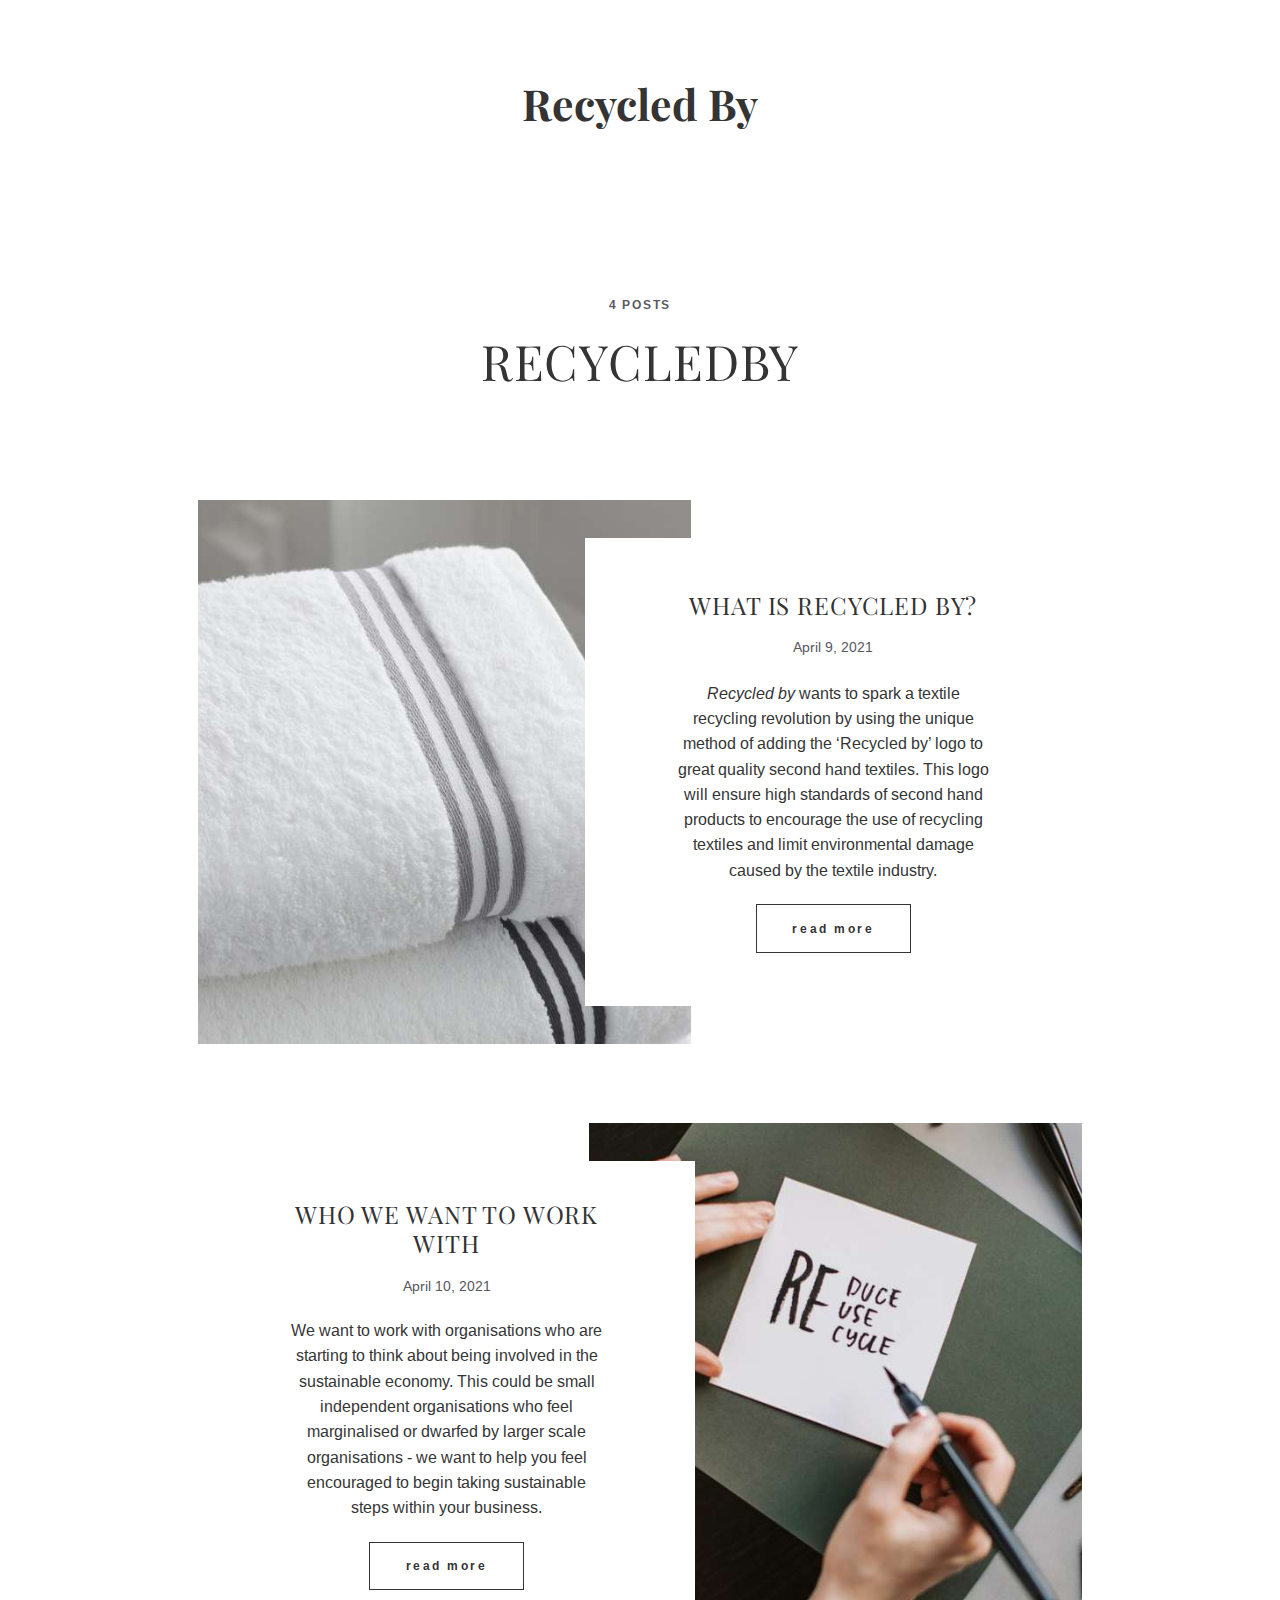
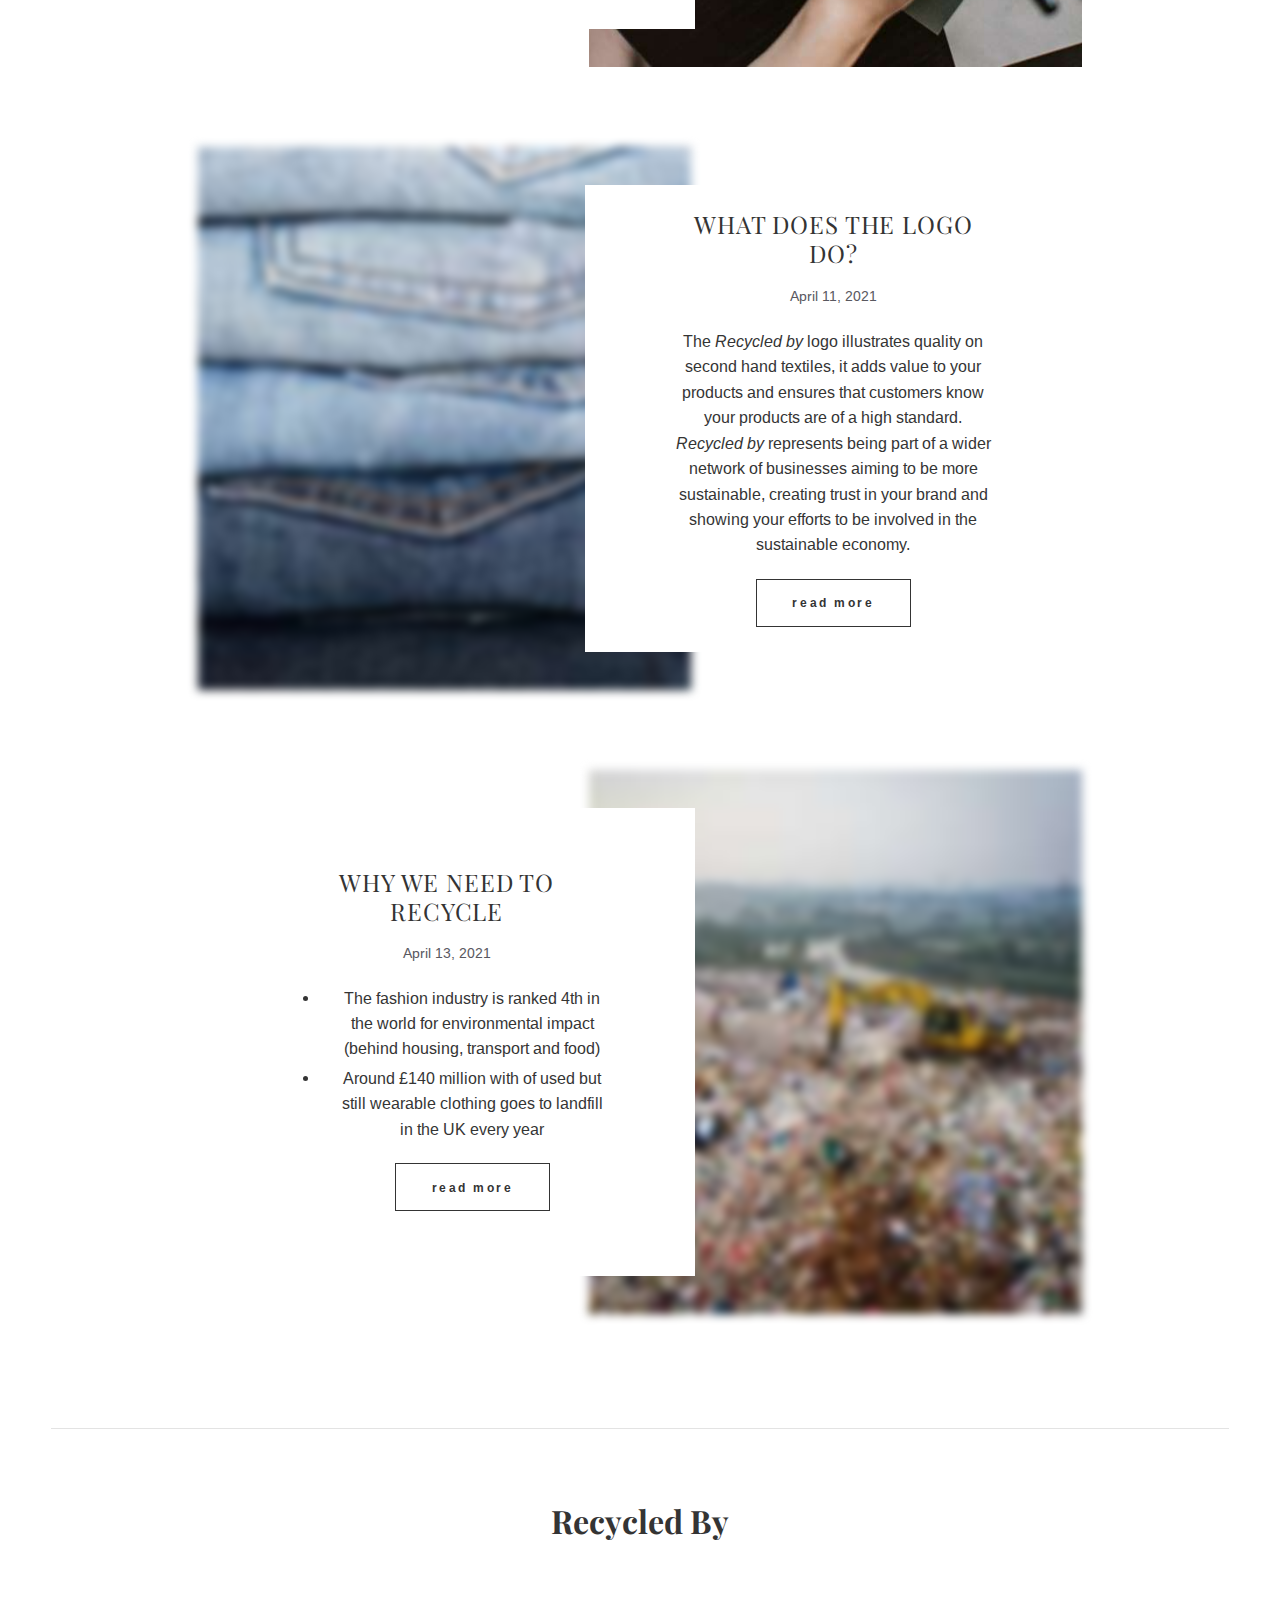
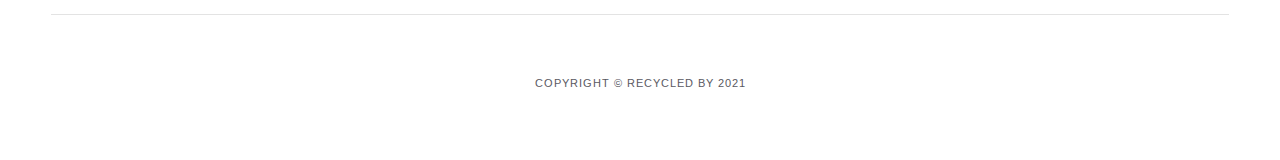
==== authors/recycledby/index.html @ 2a83c0dc "Updated from Publii" ====
<!DOCTYPE html><html lang="en"><head><meta charset="utf-8"><meta http-equiv="X-UA-Compatible" content="IE=edge"><meta name="viewport" content="width=device-width,initial-scale=1"><title>Author: recycledby - Recycled By</title><meta name="robots" content="noindex, follow"><meta name="generator" content="Publii Open-Source CMS for Static Site"><link rel="alternate" type="application/atom+xml" href="https://mattdwnr.github.io/recycledby/feed.xml"><link rel="alternate" type="application/json" href="https://mattdwnr.github.io/recycledby/feed.json"><meta property="og:title" content="recycledby"><meta property="og:site_name" content="Recycled By"><meta property="og:description" content=""><meta property="og:url" content="https://mattdwnr.github.io/recycledby/authors/recycledby/"><meta property="og:type" content="website"><link rel="stylesheet" href="https://mattdwnr.github.io/recycledby/assets/css/style.css?v=673ec531199e93fe2354ecd86fb7939b"><script type="application/ld+json">{"@context":"http://schema.org","@type":"Organization","name":"Recycled By","url":"https://mattdwnr.github.io/recycledby/"}</script><script async src="https://mattdwnr.github.io/recycledby/assets/js/lazysizes.min.js?v=3150bf538edc0788afd7c673a0c5dfee"></script><style>@media all and (min-width: 37.5em) {
			    .card--featured:before {
				    content: "Featured"
			    }
			}</style></head><body><div class="container"><header class="js-top"><a class="logo" href="https://mattdwnr.github.io/recycledby/">Recycled By </a><button class="search-btn" aria-label="Search"><svg role="presentation" focusable="false"><use xlink:href="https://mattdwnr.github.io/recycledby/assets/svg/svg-map.svg#search"/></svg></button><nav class="navbar js-navbar"><button class="navbar__toggle js-navbar__toggle" aria-expanded="false">Menu</button><ul class="navbar__menu"></ul></nav></header><main><div class="hero"><p class="hero__category">4 posts</p><h1>recycledby</h1></div><div class="category category--reverse"><article class="card"><a href="https://mattdwnr.github.io/recycledby/what-is-recycled-by.html" class="card__image"><img class="lazyload blur-up" src="https://mattdwnr.github.io/recycledby/media/posts/7/responsive/pexels-thomas-cotton-12679-xs.jpg" data-srcset="https://mattdwnr.github.io/recycledby/media/posts/7/responsive/pexels-thomas-cotton-12679-xs.jpg 240w ,https://mattdwnr.github.io/recycledby/media/posts/7/responsive/pexels-thomas-cotton-12679-sm2.jpg 620w" data-sizes="auto" data-expand="300" alt=""></a><div class="card__txt"><header><h2><a href="https://mattdwnr.github.io/recycledby/what-is-recycled-by.html" class="inverse">What is Recycled by?</a></h2><p class="card__meta"><time datetime="2021-04-09T22:57">April 9, 2021</time></p></header><p class="card__desc"></p><p><i><span style="font-weight: 400;">Recycled by</span></i><span style="font-weight: 400;"> wants to spark a textile recycling revolution by using the unique method of adding the ‘Recycled by’ logo to great quality second hand textiles. This logo will ensure high standards of second hand products to encourage the use of recycling textiles and limit environmental damage caused by the textile industry.</span></p><p></p><a href="https://mattdwnr.github.io/recycledby/what-is-recycled-by.html" class="btn">Read more</a></div></article><article class="card"><a href="https://mattdwnr.github.io/recycledby/who-we-want-to-work-with-3.html" class="card__image"><img class="lazyload blur-up" src="https://mattdwnr.github.io/recycledby/media/posts/6/responsive/pexels-vlada-karpovich-4668362-xs.jpg" data-srcset="https://mattdwnr.github.io/recycledby/media/posts/6/responsive/pexels-vlada-karpovich-4668362-xs.jpg 240w ,https://mattdwnr.github.io/recycledby/media/posts/6/responsive/pexels-vlada-karpovich-4668362-sm2.jpg 620w" data-sizes="auto" data-expand="300" alt=""></a><div class="card__txt"><header><h2><a href="https://mattdwnr.github.io/recycledby/who-we-want-to-work-with-3.html" class="inverse">Who we want to work with</a></h2><p class="card__meta"><time datetime="2021-04-10T22:56">April 10, 2021</time></p></header><p class="card__desc"></p><p><span style="font-weight: 400;">We want to work with organisations who are starting to think about being involved in the sustainable economy. This could be small independent organisations who feel marginalised or dwarfed by larger scale organisations - we want to help you feel encouraged to begin taking sustainable steps within your business.</span></p><p></p><a href="https://mattdwnr.github.io/recycledby/who-we-want-to-work-with-3.html" class="btn">Read more</a></div></article><article class="card"><a href="https://mattdwnr.github.io/recycledby/what-does-the-logo-do.html" class="card__image"><img class="lazyload blur-up" src="https://mattdwnr.github.io/recycledby/media/posts/8/responsive/pexels-karolina-grabowska-4210860-1-xs.jpg" data-srcset="https://mattdwnr.github.io/recycledby/media/posts/8/responsive/pexels-karolina-grabowska-4210860-1-xs.jpg 240w ,https://mattdwnr.github.io/recycledby/media/posts/8/responsive/pexels-karolina-grabowska-4210860-1-sm2.jpg 620w" data-sizes="auto" data-expand="300" alt=""></a><div class="card__txt"><header><h2><a href="https://mattdwnr.github.io/recycledby/what-does-the-logo-do.html" class="inverse">What does the logo do?</a></h2><p class="card__meta"><time datetime="2021-04-11T22:57">April 11, 2021</time></p></header><p class="card__desc"></p><p><span style="font-weight: 400;">The </span><i><span style="font-weight: 400;">Recycled by </span></i><span style="font-weight: 400;">logo illustrates quality on second hand textiles, it adds value to your products and ensures that customers know your products are of a high standard. </span><i><span style="font-weight: 400;">Recycled by </span></i><span style="font-weight: 400;">represents being part of a wider network of businesses aiming to be more sustainable, creating trust in your brand and showing your efforts to be involved in the sustainable economy.</span></p><p></p><a href="https://mattdwnr.github.io/recycledby/what-does-the-logo-do.html" class="btn">Read more</a></div></article><article class="card"><a href="https://mattdwnr.github.io/recycledby/why-we-need-to-recycle.html" class="card__image"><img class="lazyload blur-up" src="https://mattdwnr.github.io/recycledby/media/posts/9/responsive/pexels-tom-fisk-3174350-xs.jpg" data-srcset="https://mattdwnr.github.io/recycledby/media/posts/9/responsive/pexels-tom-fisk-3174350-xs.jpg 240w ,https://mattdwnr.github.io/recycledby/media/posts/9/responsive/pexels-tom-fisk-3174350-sm2.jpg 620w" data-sizes="auto" data-expand="300" alt=""></a><div class="card__txt"><header><h2><a href="https://mattdwnr.github.io/recycledby/why-we-need-to-recycle.html" class="inverse">Why we need to recycle</a></h2><p class="card__meta"><time datetime="2021-04-13T22:59">April 13, 2021</time></p></header><p class="card__desc"></p><ul><li style="font-weight: 400;" aria-level="1"><span style="font-weight: 400;">The fashion industry is ranked 4th in the world for environmental impact (behind housing, transport and food)</span></li><li style="font-weight: 400;" aria-level="1"><span style="font-weight: 400;"><span style="font-weight: 400;">Around £140 million with of used but still wearable clothing goes to landfill in the UK every year</span></span><p></p><a href="https://mattdwnr.github.io/recycledby/why-we-need-to-recycle.html" class="btn">Read more</a></li></ul></div></article></div></main><footer class="footer"><a class="logo" href="https://mattdwnr.github.io/recycledby/">Recycled By</a><nav class="footer__nav"><ul></ul></nav><div class="footer__copyright"><p>Copyright © Recycled By 2021</p></div></footer></div><div class="search"><div class="search__overlay"><button class="search__close" aria-label="Close">Close</button><form action="https://mattdwnr.github.io/recycledby/search.html"><input class="search__input" type="search" name="q" placeholder="search..." autofocus="autofocus"></form></div></div><script>var loadCSSFiles = function() {
            var links = ['https://fonts.googleapis.com/css?family=Arimo:400,700|Playfair+Display:400&amp;subset=latin-ext'],
                headElement = document.getElementsByTagName('head')[0],
                linkElement, i;
            for (i = 0; i < links.length; i++) {
                linkElement = document.createElement('link');
                linkElement.rel = 'stylesheet';
                linkElement.href = links[i];
                headElement.appendChild(linkElement);
            }
        };
        var raf = requestAnimationFrame || mozRequestAnimationFrame || webkitRequestAnimationFrame || msRequestAnimationFrame;
        if (raf) {
            raf(loadCSSFiles);
        } else {
            window.addEventListener('load', loadCSSFiles);
        }</script><script defer="defer" src="https://code.jquery.com/jquery-3.2.1.slim.min.js" integrity="sha256-k2WSCIexGzOj3Euiig+TlR8gA0EmPjuc79OEeY5L45g=" crossorigin="anonymous"></script><script defer="defer" src="https://mattdwnr.github.io/recycledby/assets/js/scripts.min.js?v=aedd7cd4cb2e1aa8d0b99441ecacaf4b"></script></body></html>
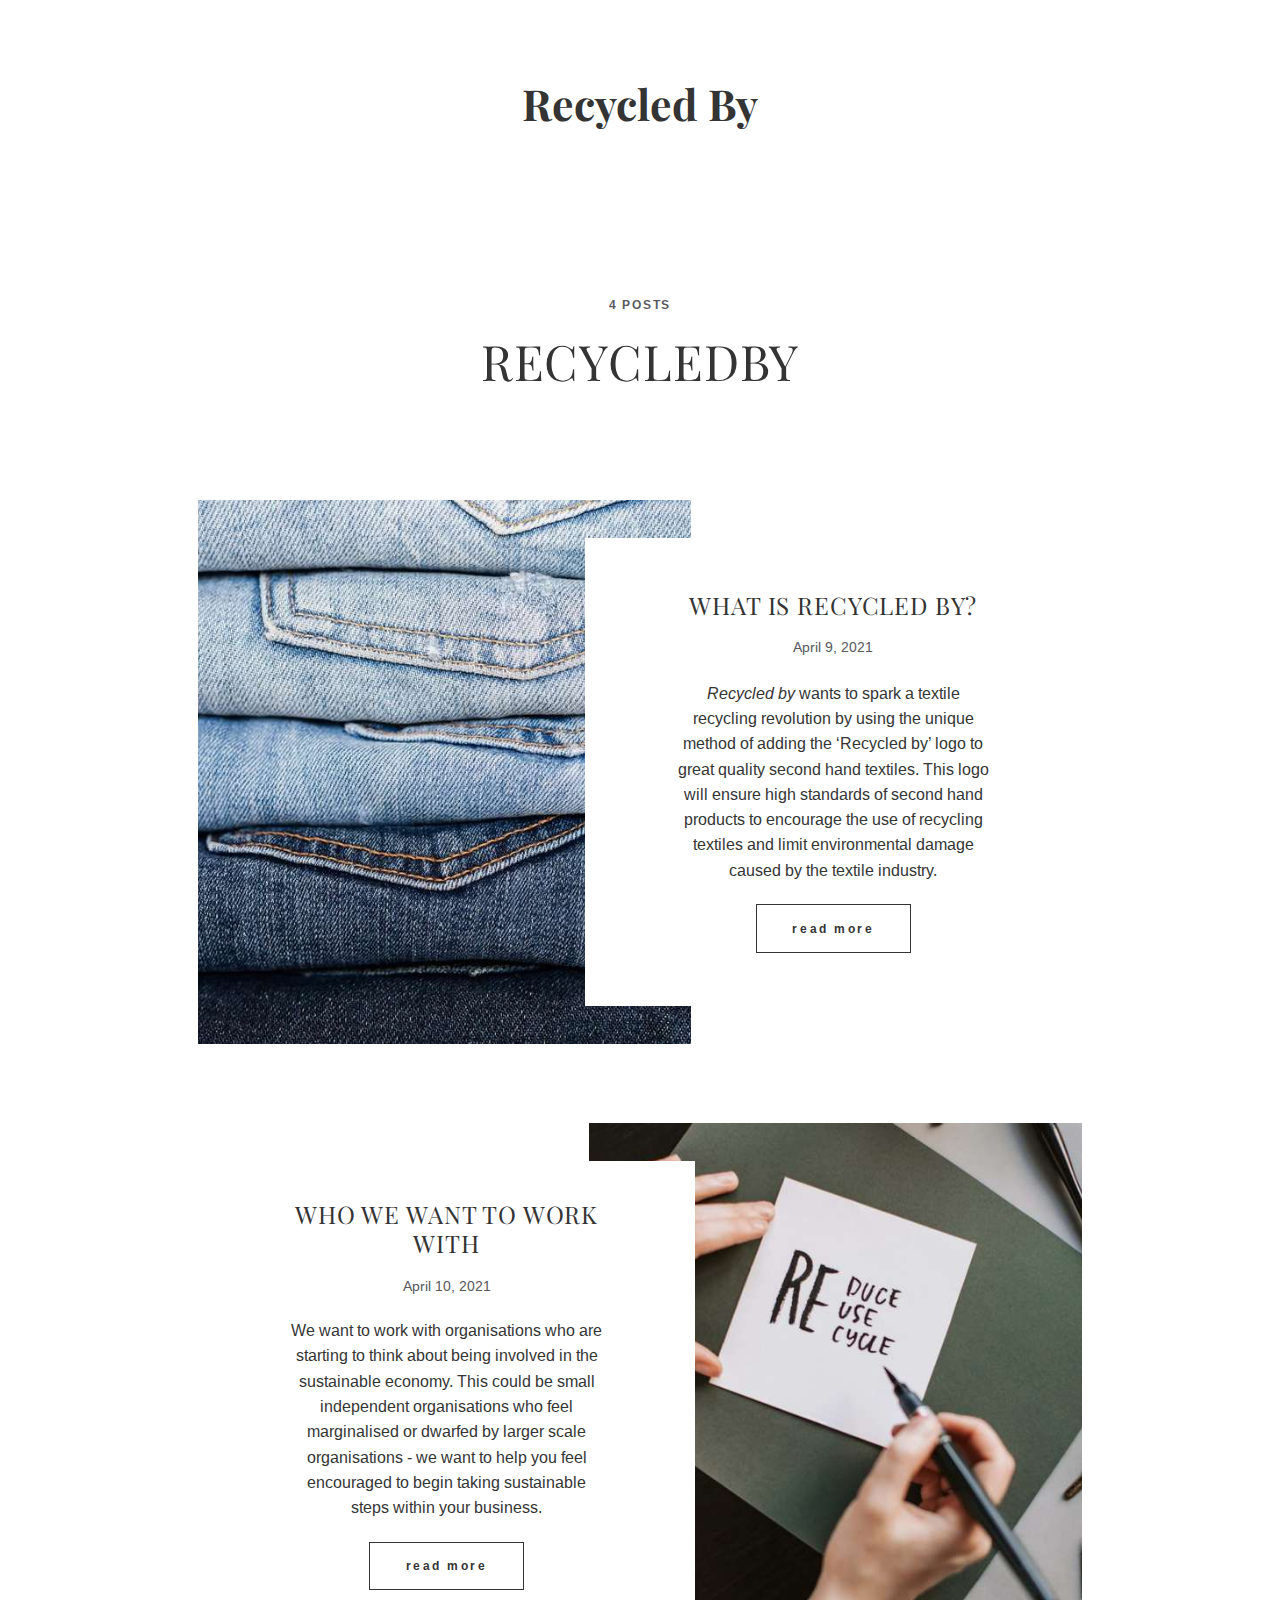
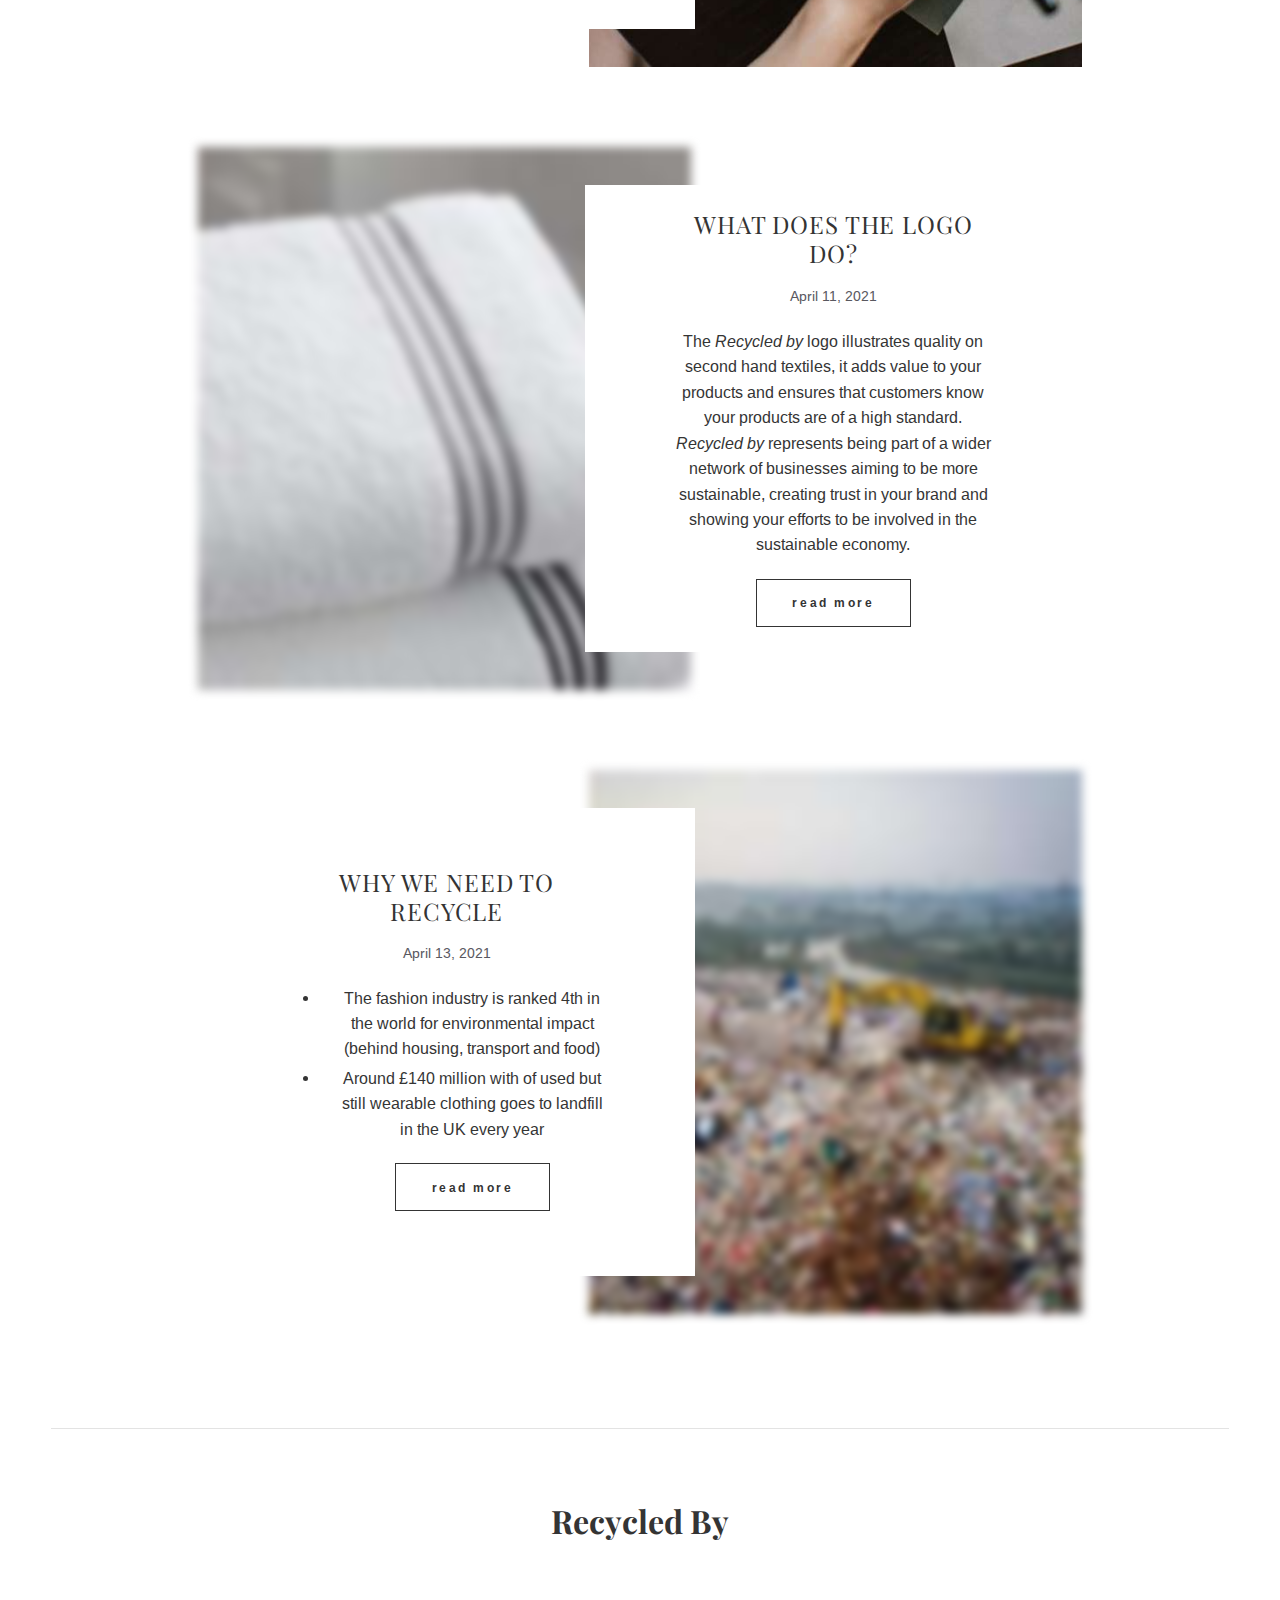
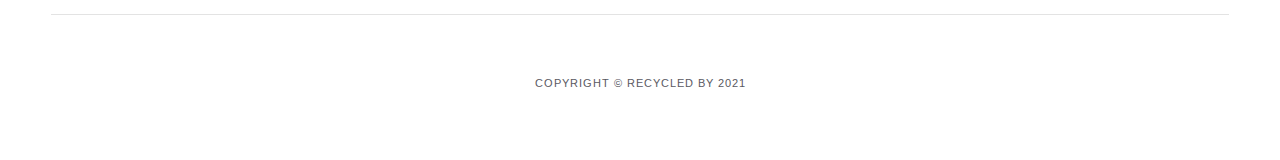
==== commit bf27c52c: "Updated from Publii" ====
--- a/authors/recycledby/index.html
+++ b/authors/recycledby/index.html
@@ -1,8 +1,8 @@
-<!DOCTYPE html><html lang="en"><head><meta charset="utf-8"><meta http-equiv="X-UA-Compatible" content="IE=edge"><meta name="viewport" content="width=device-width,initial-scale=1"><title>Author: recycledby - Recycled By</title><meta name="robots" content="noindex, follow"><meta name="generator" content="Publii Open-Source CMS for Static Site"><link rel="alternate" type="application/atom+xml" href="https://mattdwnr.github.io/recycledby/feed.xml"><link rel="alternate" type="application/json" href="https://mattdwnr.github.io/recycledby/feed.json"><meta property="og:title" content="recycledby"><meta property="og:site_name" content="Recycled By"><meta property="og:description" content=""><meta property="og:url" content="https://mattdwnr.github.io/recycledby/authors/recycledby/"><meta property="og:type" content="website"><link rel="stylesheet" href="https://mattdwnr.github.io/recycledby/assets/css/style.css?v=673ec531199e93fe2354ecd86fb7939b"><script type="application/ld+json">{"@context":"http://schema.org","@type":"Organization","name":"Recycled By","url":"https://mattdwnr.github.io/recycledby/"}</script><script async src="https://mattdwnr.github.io/recycledby/assets/js/lazysizes.min.js?v=3150bf538edc0788afd7c673a0c5dfee"></script><style>@media all and (min-width: 37.5em) {
+<!DOCTYPE html><html lang="en"><head><meta charset="utf-8"><meta http-equiv="X-UA-Compatible" content="IE=edge"><meta name="viewport" content="width=device-width,initial-scale=1"><title>Author: recycledby - Recycled By</title><meta name="robots" content="noindex, follow"><meta name="generator" content="Publii Open-Source CMS for Static Site"><link rel="alternate" type="application/atom+xml" href="https://mattdwnr.github.io/recycledby/feed.xml"><link rel="alternate" type="application/json" href="https://mattdwnr.github.io/recycledby/feed.json"><meta property="og:title" content="recycledby"><meta property="og:site_name" content="Recycled By | A textile recycling revolution"><meta property="og:description" content=""><meta property="og:url" content="https://mattdwnr.github.io/recycledby/authors/recycledby/"><meta property="og:type" content="website"><link rel="stylesheet" href="https://mattdwnr.github.io/recycledby/assets/css/style.css?v=673ec531199e93fe2354ecd86fb7939b"><script type="application/ld+json">{"@context":"http://schema.org","@type":"Organization","name":"Recycled By","url":"https://mattdwnr.github.io/recycledby/"}</script><script async src="https://mattdwnr.github.io/recycledby/assets/js/lazysizes.min.js?v=3150bf538edc0788afd7c673a0c5dfee"></script><style>@media all and (min-width: 37.5em) {
 			    .card--featured:before {
 				    content: "Featured"
 			    }
-			}</style></head><body><div class="container"><header class="js-top"><a class="logo" href="https://mattdwnr.github.io/recycledby/">Recycled By </a><button class="search-btn" aria-label="Search"><svg role="presentation" focusable="false"><use xlink:href="https://mattdwnr.github.io/recycledby/assets/svg/svg-map.svg#search"/></svg></button><nav class="navbar js-navbar"><button class="navbar__toggle js-navbar__toggle" aria-expanded="false">Menu</button><ul class="navbar__menu"></ul></nav></header><main><div class="hero"><p class="hero__category">4 posts</p><h1>recycledby</h1></div><div class="category category--reverse"><article class="card"><a href="https://mattdwnr.github.io/recycledby/what-is-recycled-by.html" class="card__image"><img class="lazyload blur-up" src="https://mattdwnr.github.io/recycledby/media/posts/7/responsive/pexels-thomas-cotton-12679-xs.jpg" data-srcset="https://mattdwnr.github.io/recycledby/media/posts/7/responsive/pexels-thomas-cotton-12679-xs.jpg 240w ,https://mattdwnr.github.io/recycledby/media/posts/7/responsive/pexels-thomas-cotton-12679-sm2.jpg 620w" data-sizes="auto" data-expand="300" alt=""></a><div class="card__txt"><header><h2><a href="https://mattdwnr.github.io/recycledby/what-is-recycled-by.html" class="inverse">What is Recycled by?</a></h2><p class="card__meta"><time datetime="2021-04-09T22:57">April 9, 2021</time></p></header><p class="card__desc"></p><p><i><span style="font-weight: 400;">Recycled by</span></i><span style="font-weight: 400;"> wants to spark a textile recycling revolution by using the unique method of adding the ‘Recycled by’ logo to great quality second hand textiles. This logo will ensure high standards of second hand products to encourage the use of recycling textiles and limit environmental damage caused by the textile industry.</span></p><p></p><a href="https://mattdwnr.github.io/recycledby/what-is-recycled-by.html" class="btn">Read more</a></div></article><article class="card"><a href="https://mattdwnr.github.io/recycledby/who-we-want-to-work-with-3.html" class="card__image"><img class="lazyload blur-up" src="https://mattdwnr.github.io/recycledby/media/posts/6/responsive/pexels-vlada-karpovich-4668362-xs.jpg" data-srcset="https://mattdwnr.github.io/recycledby/media/posts/6/responsive/pexels-vlada-karpovich-4668362-xs.jpg 240w ,https://mattdwnr.github.io/recycledby/media/posts/6/responsive/pexels-vlada-karpovich-4668362-sm2.jpg 620w" data-sizes="auto" data-expand="300" alt=""></a><div class="card__txt"><header><h2><a href="https://mattdwnr.github.io/recycledby/who-we-want-to-work-with-3.html" class="inverse">Who we want to work with</a></h2><p class="card__meta"><time datetime="2021-04-10T22:56">April 10, 2021</time></p></header><p class="card__desc"></p><p><span style="font-weight: 400;">We want to work with organisations who are starting to think about being involved in the sustainable economy. This could be small independent organisations who feel marginalised or dwarfed by larger scale organisations - we want to help you feel encouraged to begin taking sustainable steps within your business.</span></p><p></p><a href="https://mattdwnr.github.io/recycledby/who-we-want-to-work-with-3.html" class="btn">Read more</a></div></article><article class="card"><a href="https://mattdwnr.github.io/recycledby/what-does-the-logo-do.html" class="card__image"><img class="lazyload blur-up" src="https://mattdwnr.github.io/recycledby/media/posts/8/responsive/pexels-karolina-grabowska-4210860-1-xs.jpg" data-srcset="https://mattdwnr.github.io/recycledby/media/posts/8/responsive/pexels-karolina-grabowska-4210860-1-xs.jpg 240w ,https://mattdwnr.github.io/recycledby/media/posts/8/responsive/pexels-karolina-grabowska-4210860-1-sm2.jpg 620w" data-sizes="auto" data-expand="300" alt=""></a><div class="card__txt"><header><h2><a href="https://mattdwnr.github.io/recycledby/what-does-the-logo-do.html" class="inverse">What does the logo do?</a></h2><p class="card__meta"><time datetime="2021-04-11T22:57">April 11, 2021</time></p></header><p class="card__desc"></p><p><span style="font-weight: 400;">The </span><i><span style="font-weight: 400;">Recycled by </span></i><span style="font-weight: 400;">logo illustrates quality on second hand textiles, it adds value to your products and ensures that customers know your products are of a high standard. </span><i><span style="font-weight: 400;">Recycled by </span></i><span style="font-weight: 400;">represents being part of a wider network of businesses aiming to be more sustainable, creating trust in your brand and showing your efforts to be involved in the sustainable economy.</span></p><p></p><a href="https://mattdwnr.github.io/recycledby/what-does-the-logo-do.html" class="btn">Read more</a></div></article><article class="card"><a href="https://mattdwnr.github.io/recycledby/why-we-need-to-recycle.html" class="card__image"><img class="lazyload blur-up" src="https://mattdwnr.github.io/recycledby/media/posts/9/responsive/pexels-tom-fisk-3174350-xs.jpg" data-srcset="https://mattdwnr.github.io/recycledby/media/posts/9/responsive/pexels-tom-fisk-3174350-xs.jpg 240w ,https://mattdwnr.github.io/recycledby/media/posts/9/responsive/pexels-tom-fisk-3174350-sm2.jpg 620w" data-sizes="auto" data-expand="300" alt=""></a><div class="card__txt"><header><h2><a href="https://mattdwnr.github.io/recycledby/why-we-need-to-recycle.html" class="inverse">Why we need to recycle</a></h2><p class="card__meta"><time datetime="2021-04-13T22:59">April 13, 2021</time></p></header><p class="card__desc"></p><ul><li style="font-weight: 400;" aria-level="1"><span style="font-weight: 400;">The fashion industry is ranked 4th in the world for environmental impact (behind housing, transport and food)</span></li><li style="font-weight: 400;" aria-level="1"><span style="font-weight: 400;"><span style="font-weight: 400;">Around £140 million with of used but still wearable clothing goes to landfill in the UK every year</span></span><p></p><a href="https://mattdwnr.github.io/recycledby/why-we-need-to-recycle.html" class="btn">Read more</a></li></ul></div></article></div></main><footer class="footer"><a class="logo" href="https://mattdwnr.github.io/recycledby/">Recycled By</a><nav class="footer__nav"><ul></ul></nav><div class="footer__copyright"><p>Copyright © Recycled By 2021</p></div></footer></div><div class="search"><div class="search__overlay"><button class="search__close" aria-label="Close">Close</button><form action="https://mattdwnr.github.io/recycledby/search.html"><input class="search__input" type="search" name="q" placeholder="search..." autofocus="autofocus"></form></div></div><script>var loadCSSFiles = function() {
+			}</style></head><body><div class="container"><header class="js-top"><a class="logo" href="https://mattdwnr.github.io/recycledby/">Recycled By </a><button class="search-btn" aria-label="Search"><svg role="presentation" focusable="false"><use xlink:href="https://mattdwnr.github.io/recycledby/assets/svg/svg-map.svg#search"/></svg></button><nav class="navbar js-navbar"><button class="navbar__toggle js-navbar__toggle" aria-expanded="false">Menu</button><ul class="navbar__menu"></ul></nav></header><main><div class="hero"><p class="hero__category">4 posts</p><h1>recycledby</h1></div><div class="category category--reverse"><article class="card"><a href="https://mattdwnr.github.io/recycledby/what-is-recycled-by.html" class="card__image"><img class="lazyload blur-up" src="https://mattdwnr.github.io/recycledby/media/posts/7/responsive/pexels-karolina-grabowska-4210860-1-2-xs.jpg" data-srcset="https://mattdwnr.github.io/recycledby/media/posts/7/responsive/pexels-karolina-grabowska-4210860-1-2-xs.jpg 240w ,https://mattdwnr.github.io/recycledby/media/posts/7/responsive/pexels-karolina-grabowska-4210860-1-2-sm2.jpg 620w" data-sizes="auto" data-expand="300" alt=""></a><div class="card__txt"><header><h2><a href="https://mattdwnr.github.io/recycledby/what-is-recycled-by.html" class="inverse">What is Recycled by?</a></h2><p class="card__meta"><time datetime="2021-04-09T22:57">April 9, 2021</time></p></header><p class="card__desc"></p><p><i><span style="font-weight: 400;">Recycled by</span></i><span style="font-weight: 400;"> wants to spark a textile recycling revolution by using the unique method of adding the ‘Recycled by’ logo to great quality second hand textiles. This logo will ensure high standards of second hand products to encourage the use of recycling textiles and limit environmental damage caused by the textile industry.</span></p><p></p><a href="https://mattdwnr.github.io/recycledby/what-is-recycled-by.html" class="btn">Read more</a></div></article><article class="card"><a href="https://mattdwnr.github.io/recycledby/who-we-want-to-work-with-3.html" class="card__image"><img class="lazyload blur-up" src="https://mattdwnr.github.io/recycledby/media/posts/6/responsive/pexels-vlada-karpovich-4668362-2-xs.jpg" data-srcset="https://mattdwnr.github.io/recycledby/media/posts/6/responsive/pexels-vlada-karpovich-4668362-2-xs.jpg 240w ,https://mattdwnr.github.io/recycledby/media/posts/6/responsive/pexels-vlada-karpovich-4668362-2-sm2.jpg 620w" data-sizes="auto" data-expand="300" alt=""></a><div class="card__txt"><header><h2><a href="https://mattdwnr.github.io/recycledby/who-we-want-to-work-with-3.html" class="inverse">Who we want to work with</a></h2><p class="card__meta"><time datetime="2021-04-10T22:56">April 10, 2021</time></p></header><p class="card__desc"></p><p><span style="font-weight: 400;">We want to work with organisations who are starting to think about being involved in the sustainable economy. This could be small independent organisations who feel marginalised or dwarfed by larger scale organisations - we want to help you feel encouraged to begin taking sustainable steps within your business.</span></p><p></p><a href="https://mattdwnr.github.io/recycledby/who-we-want-to-work-with-3.html" class="btn">Read more</a></div></article><article class="card"><a href="https://mattdwnr.github.io/recycledby/what-does-the-logo-do.html" class="card__image"><img class="lazyload blur-up" src="https://mattdwnr.github.io/recycledby/media/posts/8/responsive/pexels-thomas-cotton-12679-2-xs.jpg" data-srcset="https://mattdwnr.github.io/recycledby/media/posts/8/responsive/pexels-thomas-cotton-12679-2-xs.jpg 240w ,https://mattdwnr.github.io/recycledby/media/posts/8/responsive/pexels-thomas-cotton-12679-2-sm2.jpg 620w" data-sizes="auto" data-expand="300" alt=""></a><div class="card__txt"><header><h2><a href="https://mattdwnr.github.io/recycledby/what-does-the-logo-do.html" class="inverse">What does the logo do?</a></h2><p class="card__meta"><time datetime="2021-04-11T22:57">April 11, 2021</time></p></header><p class="card__desc"></p><p><span style="font-weight: 400;">The </span><i><span style="font-weight: 400;">Recycled by </span></i><span style="font-weight: 400;">logo illustrates quality on second hand textiles, it adds value to your products and ensures that customers know your products are of a high standard. </span><i><span style="font-weight: 400;">Recycled by </span></i><span style="font-weight: 400;">represents being part of a wider network of businesses aiming to be more sustainable, creating trust in your brand and showing your efforts to be involved in the sustainable economy.</span></p><p></p><a href="https://mattdwnr.github.io/recycledby/what-does-the-logo-do.html" class="btn">Read more</a></div></article><article class="card"><a href="https://mattdwnr.github.io/recycledby/why-we-need-to-recycle.html" class="card__image"><img class="lazyload blur-up" src="https://mattdwnr.github.io/recycledby/media/posts/9/responsive/pexels-tom-fisk-3174350-1-1-xs.jpg" data-srcset="https://mattdwnr.github.io/recycledby/media/posts/9/responsive/pexels-tom-fisk-3174350-1-1-xs.jpg 240w ,https://mattdwnr.github.io/recycledby/media/posts/9/responsive/pexels-tom-fisk-3174350-1-1-sm2.jpg 620w" data-sizes="auto" data-expand="300" alt=""></a><div class="card__txt"><header><h2><a href="https://mattdwnr.github.io/recycledby/why-we-need-to-recycle.html" class="inverse">Why we need to recycle</a></h2><p class="card__meta"><time datetime="2021-04-13T22:59">April 13, 2021</time></p></header><p class="card__desc"></p><ul><li style="font-weight: 400;" aria-level="1"><span style="font-weight: 400;">The fashion industry is ranked 4th in the world for environmental impact (behind housing, transport and food)</span></li><li style="font-weight: 400;" aria-level="1"><span style="font-weight: 400;"><span style="font-weight: 400;">Around £140 million with of used but still wearable clothing goes to landfill in the UK every year</span></span><p></p><a href="https://mattdwnr.github.io/recycledby/why-we-need-to-recycle.html" class="btn">Read more</a></li></ul></div></article></div></main><footer class="footer"><a class="logo" href="https://mattdwnr.github.io/recycledby/">Recycled By</a><nav class="footer__nav"><ul></ul></nav><div class="footer__copyright"><p>Copyright © Recycled By 2021</p></div></footer></div><div class="search"><div class="search__overlay"><button class="search__close" aria-label="Close">Close</button><form action="https://mattdwnr.github.io/recycledby/search.html"><input class="search__input" type="search" name="q" placeholder="search..." autofocus="autofocus"></form></div></div><script>var loadCSSFiles = function() {
             var links = ['https://fonts.googleapis.com/css?family=Arimo:400,700|Playfair+Display:400&amp;subset=latin-ext'],
                 headElement = document.getElementsByTagName('head')[0],
                 linkElement, i;
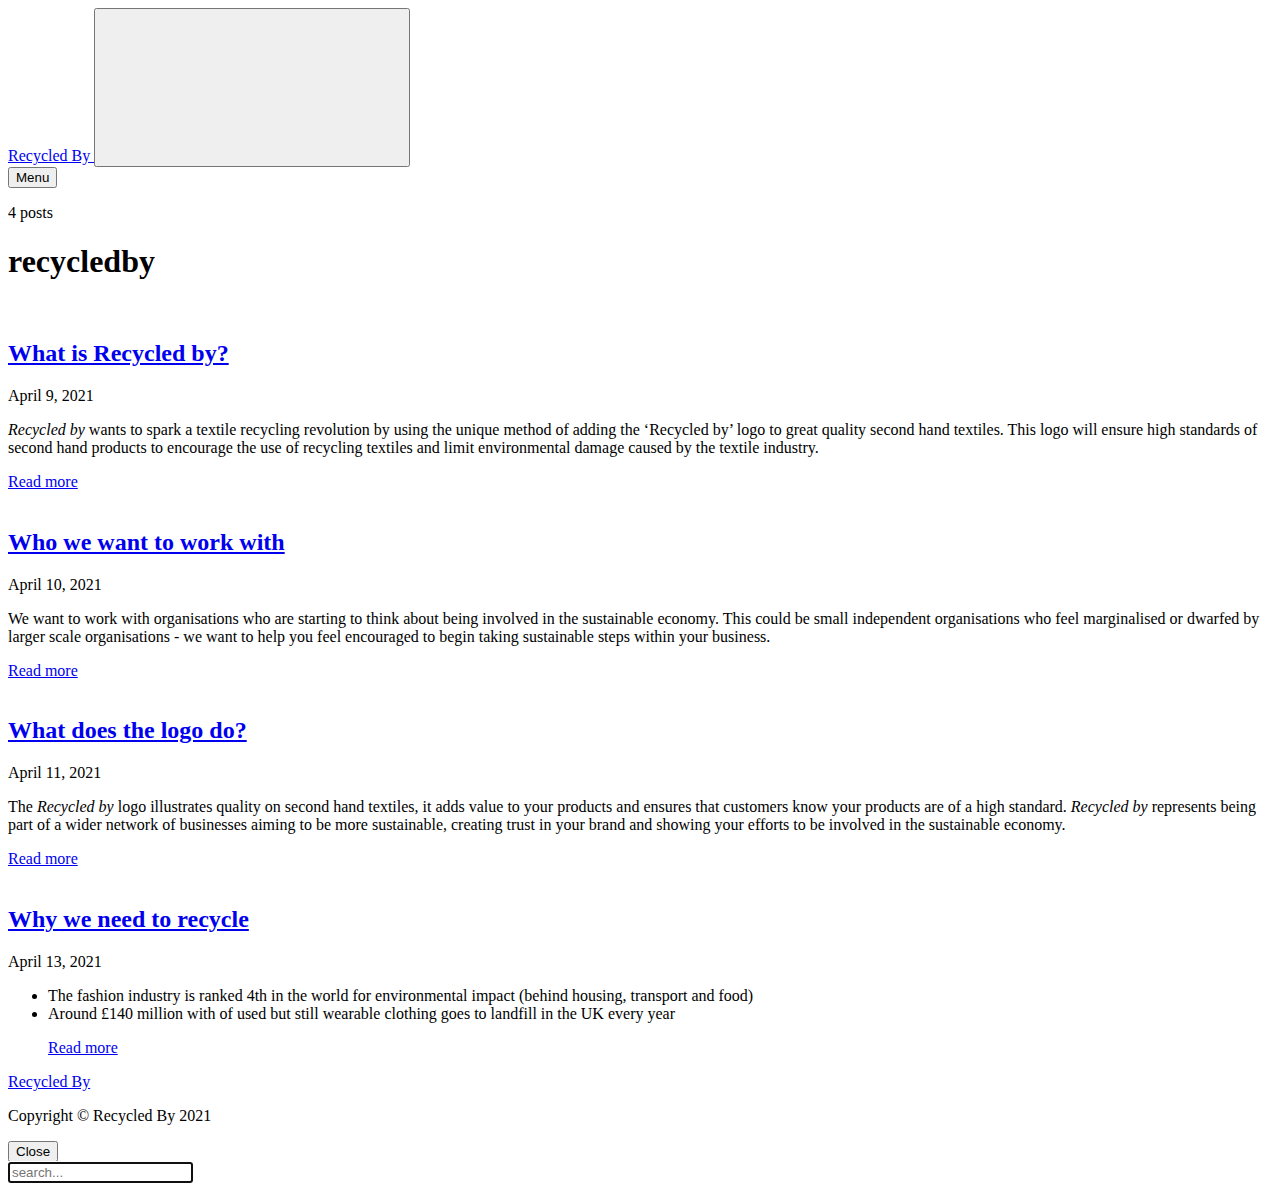
==== commit 8a5e96c6: "Updated from Publii" ====
--- a/authors/recycledby/index.html
+++ b/authors/recycledby/index.html
@@ -1,8 +1,8 @@
-<!DOCTYPE html><html lang="en"><head><meta charset="utf-8"><meta http-equiv="X-UA-Compatible" content="IE=edge"><meta name="viewport" content="width=device-width,initial-scale=1"><title>Author: recycledby - Recycled By</title><meta name="robots" content="noindex, follow"><meta name="generator" content="Publii Open-Source CMS for Static Site"><link rel="alternate" type="application/atom+xml" href="https://mattdwnr.github.io/recycledby/feed.xml"><link rel="alternate" type="application/json" href="https://mattdwnr.github.io/recycledby/feed.json"><meta property="og:title" content="recycledby"><meta property="og:site_name" content="Recycled By | A textile recycling revolution"><meta property="og:description" content=""><meta property="og:url" content="https://mattdwnr.github.io/recycledby/authors/recycledby/"><meta property="og:type" content="website"><link rel="stylesheet" href="https://mattdwnr.github.io/recycledby/assets/css/style.css?v=673ec531199e93fe2354ecd86fb7939b"><script type="application/ld+json">{"@context":"http://schema.org","@type":"Organization","name":"Recycled By","url":"https://mattdwnr.github.io/recycledby/"}</script><script async src="https://mattdwnr.github.io/recycledby/assets/js/lazysizes.min.js?v=3150bf538edc0788afd7c673a0c5dfee"></script><style>@media all and (min-width: 37.5em) {
+<!DOCTYPE html><html lang="en"><head><meta charset="utf-8"><meta http-equiv="X-UA-Compatible" content="IE=edge"><meta name="viewport" content="width=device-width,initial-scale=1"><title>Author: recycledby - Recycled By</title><meta name="robots" content="noindex, follow"><meta name="generator" content="Publii Open-Source CMS for Static Site"><link rel="alternate" type="application/atom+xml" href="http://recycledby.org/feed.xml"><link rel="alternate" type="application/json" href="http://recycledby.org/feed.json"><meta property="og:title" content="recycledby"><meta property="og:site_name" content="Recycled By | A textile recycling revolution"><meta property="og:description" content=""><meta property="og:url" content="http://recycledby.org/authors/recycledby/"><meta property="og:type" content="website"><link rel="stylesheet" href="http://recycledby.org/assets/css/style.css?v=673ec531199e93fe2354ecd86fb7939b"><script type="application/ld+json">{"@context":"http://schema.org","@type":"Organization","name":"Recycled By","url":"http://recycledby.org/"}</script><script async src="http://recycledby.org/assets/js/lazysizes.min.js?v=3150bf538edc0788afd7c673a0c5dfee"></script><style>@media all and (min-width: 37.5em) {
 			    .card--featured:before {
 				    content: "Featured"
 			    }
-			}</style></head><body><div class="container"><header class="js-top"><a class="logo" href="https://mattdwnr.github.io/recycledby/">Recycled By </a><button class="search-btn" aria-label="Search"><svg role="presentation" focusable="false"><use xlink:href="https://mattdwnr.github.io/recycledby/assets/svg/svg-map.svg#search"/></svg></button><nav class="navbar js-navbar"><button class="navbar__toggle js-navbar__toggle" aria-expanded="false">Menu</button><ul class="navbar__menu"></ul></nav></header><main><div class="hero"><p class="hero__category">4 posts</p><h1>recycledby</h1></div><div class="category category--reverse"><article class="card"><a href="https://mattdwnr.github.io/recycledby/what-is-recycled-by.html" class="card__image"><img class="lazyload blur-up" src="https://mattdwnr.github.io/recycledby/media/posts/7/responsive/pexels-karolina-grabowska-4210860-1-2-xs.jpg" data-srcset="https://mattdwnr.github.io/recycledby/media/posts/7/responsive/pexels-karolina-grabowska-4210860-1-2-xs.jpg 240w ,https://mattdwnr.github.io/recycledby/media/posts/7/responsive/pexels-karolina-grabowska-4210860-1-2-sm2.jpg 620w" data-sizes="auto" data-expand="300" alt=""></a><div class="card__txt"><header><h2><a href="https://mattdwnr.github.io/recycledby/what-is-recycled-by.html" class="inverse">What is Recycled by?</a></h2><p class="card__meta"><time datetime="2021-04-09T22:57">April 9, 2021</time></p></header><p class="card__desc"></p><p><i><span style="font-weight: 400;">Recycled by</span></i><span style="font-weight: 400;"> wants to spark a textile recycling revolution by using the unique method of adding the ‘Recycled by’ logo to great quality second hand textiles. This logo will ensure high standards of second hand products to encourage the use of recycling textiles and limit environmental damage caused by the textile industry.</span></p><p></p><a href="https://mattdwnr.github.io/recycledby/what-is-recycled-by.html" class="btn">Read more</a></div></article><article class="card"><a href="https://mattdwnr.github.io/recycledby/who-we-want-to-work-with-3.html" class="card__image"><img class="lazyload blur-up" src="https://mattdwnr.github.io/recycledby/media/posts/6/responsive/pexels-vlada-karpovich-4668362-2-xs.jpg" data-srcset="https://mattdwnr.github.io/recycledby/media/posts/6/responsive/pexels-vlada-karpovich-4668362-2-xs.jpg 240w ,https://mattdwnr.github.io/recycledby/media/posts/6/responsive/pexels-vlada-karpovich-4668362-2-sm2.jpg 620w" data-sizes="auto" data-expand="300" alt=""></a><div class="card__txt"><header><h2><a href="https://mattdwnr.github.io/recycledby/who-we-want-to-work-with-3.html" class="inverse">Who we want to work with</a></h2><p class="card__meta"><time datetime="2021-04-10T22:56">April 10, 2021</time></p></header><p class="card__desc"></p><p><span style="font-weight: 400;">We want to work with organisations who are starting to think about being involved in the sustainable economy. This could be small independent organisations who feel marginalised or dwarfed by larger scale organisations - we want to help you feel encouraged to begin taking sustainable steps within your business.</span></p><p></p><a href="https://mattdwnr.github.io/recycledby/who-we-want-to-work-with-3.html" class="btn">Read more</a></div></article><article class="card"><a href="https://mattdwnr.github.io/recycledby/what-does-the-logo-do.html" class="card__image"><img class="lazyload blur-up" src="https://mattdwnr.github.io/recycledby/media/posts/8/responsive/pexels-thomas-cotton-12679-2-xs.jpg" data-srcset="https://mattdwnr.github.io/recycledby/media/posts/8/responsive/pexels-thomas-cotton-12679-2-xs.jpg 240w ,https://mattdwnr.github.io/recycledby/media/posts/8/responsive/pexels-thomas-cotton-12679-2-sm2.jpg 620w" data-sizes="auto" data-expand="300" alt=""></a><div class="card__txt"><header><h2><a href="https://mattdwnr.github.io/recycledby/what-does-the-logo-do.html" class="inverse">What does the logo do?</a></h2><p class="card__meta"><time datetime="2021-04-11T22:57">April 11, 2021</time></p></header><p class="card__desc"></p><p><span style="font-weight: 400;">The </span><i><span style="font-weight: 400;">Recycled by </span></i><span style="font-weight: 400;">logo illustrates quality on second hand textiles, it adds value to your products and ensures that customers know your products are of a high standard. </span><i><span style="font-weight: 400;">Recycled by </span></i><span style="font-weight: 400;">represents being part of a wider network of businesses aiming to be more sustainable, creating trust in your brand and showing your efforts to be involved in the sustainable economy.</span></p><p></p><a href="https://mattdwnr.github.io/recycledby/what-does-the-logo-do.html" class="btn">Read more</a></div></article><article class="card"><a href="https://mattdwnr.github.io/recycledby/why-we-need-to-recycle.html" class="card__image"><img class="lazyload blur-up" src="https://mattdwnr.github.io/recycledby/media/posts/9/responsive/pexels-tom-fisk-3174350-1-1-xs.jpg" data-srcset="https://mattdwnr.github.io/recycledby/media/posts/9/responsive/pexels-tom-fisk-3174350-1-1-xs.jpg 240w ,https://mattdwnr.github.io/recycledby/media/posts/9/responsive/pexels-tom-fisk-3174350-1-1-sm2.jpg 620w" data-sizes="auto" data-expand="300" alt=""></a><div class="card__txt"><header><h2><a href="https://mattdwnr.github.io/recycledby/why-we-need-to-recycle.html" class="inverse">Why we need to recycle</a></h2><p class="card__meta"><time datetime="2021-04-13T22:59">April 13, 2021</time></p></header><p class="card__desc"></p><ul><li style="font-weight: 400;" aria-level="1"><span style="font-weight: 400;">The fashion industry is ranked 4th in the world for environmental impact (behind housing, transport and food)</span></li><li style="font-weight: 400;" aria-level="1"><span style="font-weight: 400;"><span style="font-weight: 400;">Around £140 million with of used but still wearable clothing goes to landfill in the UK every year</span></span><p></p><a href="https://mattdwnr.github.io/recycledby/why-we-need-to-recycle.html" class="btn">Read more</a></li></ul></div></article></div></main><footer class="footer"><a class="logo" href="https://mattdwnr.github.io/recycledby/">Recycled By</a><nav class="footer__nav"><ul></ul></nav><div class="footer__copyright"><p>Copyright © Recycled By 2021</p></div></footer></div><div class="search"><div class="search__overlay"><button class="search__close" aria-label="Close">Close</button><form action="https://mattdwnr.github.io/recycledby/search.html"><input class="search__input" type="search" name="q" placeholder="search..." autofocus="autofocus"></form></div></div><script>var loadCSSFiles = function() {
+			}</style></head><body><div class="container"><header class="js-top"><a class="logo" href="http://recycledby.org/">Recycled By </a><button class="search-btn" aria-label="Search"><svg role="presentation" focusable="false"><use xlink:href="http://recycledby.org/assets/svg/svg-map.svg#search"/></svg></button><nav class="navbar js-navbar"><button class="navbar__toggle js-navbar__toggle" aria-expanded="false">Menu</button><ul class="navbar__menu"></ul></nav></header><main><div class="hero"><p class="hero__category">4 posts</p><h1>recycledby</h1></div><div class="category category--reverse"><article class="card"><a href="http://recycledby.org/what-is-recycled-by.html" class="card__image"><img class="lazyload blur-up" src="http://recycledby.org/media/posts/7/responsive/pexels-karolina-grabowska-4210860-1-2-xs.jpg" data-srcset="http://recycledby.org/media/posts/7/responsive/pexels-karolina-grabowska-4210860-1-2-xs.jpg 240w ,http://recycledby.org/media/posts/7/responsive/pexels-karolina-grabowska-4210860-1-2-sm2.jpg 620w" data-sizes="auto" data-expand="300" alt=""></a><div class="card__txt"><header><h2><a href="http://recycledby.org/what-is-recycled-by.html" class="inverse">What is Recycled by?</a></h2><p class="card__meta"><time datetime="2021-04-09T22:57">April 9, 2021</time></p></header><p class="card__desc"></p><p><i><span style="font-weight: 400;">Recycled by</span></i><span style="font-weight: 400;"> wants to spark a textile recycling revolution by using the unique method of adding the ‘Recycled by’ logo to great quality second hand textiles. This logo will ensure high standards of second hand products to encourage the use of recycling textiles and limit environmental damage caused by the textile industry.</span></p><p></p><a href="http://recycledby.org/what-is-recycled-by.html" class="btn">Read more</a></div></article><article class="card"><a href="http://recycledby.org/who-we-want-to-work-with-3.html" class="card__image"><img class="lazyload blur-up" src="http://recycledby.org/media/posts/6/responsive/pexels-vlada-karpovich-4668362-2-xs.jpg" data-srcset="http://recycledby.org/media/posts/6/responsive/pexels-vlada-karpovich-4668362-2-xs.jpg 240w ,http://recycledby.org/media/posts/6/responsive/pexels-vlada-karpovich-4668362-2-sm2.jpg 620w" data-sizes="auto" data-expand="300" alt=""></a><div class="card__txt"><header><h2><a href="http://recycledby.org/who-we-want-to-work-with-3.html" class="inverse">Who we want to work with</a></h2><p class="card__meta"><time datetime="2021-04-10T22:56">April 10, 2021</time></p></header><p class="card__desc"></p><p><span style="font-weight: 400;">We want to work with organisations who are starting to think about being involved in the sustainable economy. This could be small independent organisations who feel marginalised or dwarfed by larger scale organisations - we want to help you feel encouraged to begin taking sustainable steps within your business.</span></p><p></p><a href="http://recycledby.org/who-we-want-to-work-with-3.html" class="btn">Read more</a></div></article><article class="card"><a href="http://recycledby.org/what-does-the-logo-do.html" class="card__image"><img class="lazyload blur-up" src="http://recycledby.org/media/posts/8/responsive/pexels-thomas-cotton-12679-2-xs.jpg" data-srcset="http://recycledby.org/media/posts/8/responsive/pexels-thomas-cotton-12679-2-xs.jpg 240w ,http://recycledby.org/media/posts/8/responsive/pexels-thomas-cotton-12679-2-sm2.jpg 620w" data-sizes="auto" data-expand="300" alt=""></a><div class="card__txt"><header><h2><a href="http://recycledby.org/what-does-the-logo-do.html" class="inverse">What does the logo do?</a></h2><p class="card__meta"><time datetime="2021-04-11T22:57">April 11, 2021</time></p></header><p class="card__desc"></p><p><span style="font-weight: 400;">The </span><i><span style="font-weight: 400;">Recycled by </span></i><span style="font-weight: 400;">logo illustrates quality on second hand textiles, it adds value to your products and ensures that customers know your products are of a high standard. </span><i><span style="font-weight: 400;">Recycled by </span></i><span style="font-weight: 400;">represents being part of a wider network of businesses aiming to be more sustainable, creating trust in your brand and showing your efforts to be involved in the sustainable economy.</span></p><p></p><a href="http://recycledby.org/what-does-the-logo-do.html" class="btn">Read more</a></div></article><article class="card"><a href="http://recycledby.org/why-we-need-to-recycle.html" class="card__image"><img class="lazyload blur-up" src="http://recycledby.org/media/posts/9/responsive/pexels-tom-fisk-3174350-1-1-xs.jpg" data-srcset="http://recycledby.org/media/posts/9/responsive/pexels-tom-fisk-3174350-1-1-xs.jpg 240w ,http://recycledby.org/media/posts/9/responsive/pexels-tom-fisk-3174350-1-1-sm2.jpg 620w" data-sizes="auto" data-expand="300" alt=""></a><div class="card__txt"><header><h2><a href="http://recycledby.org/why-we-need-to-recycle.html" class="inverse">Why we need to recycle</a></h2><p class="card__meta"><time datetime="2021-04-13T22:59">April 13, 2021</time></p></header><p class="card__desc"></p><ul><li style="font-weight: 400;" aria-level="1"><span style="font-weight: 400;">The fashion industry is ranked 4th in the world for environmental impact (behind housing, transport and food)</span></li><li style="font-weight: 400;" aria-level="1"><span style="font-weight: 400;"><span style="font-weight: 400;">Around £140 million with of used but still wearable clothing goes to landfill in the UK every year</span></span><p></p><a href="http://recycledby.org/why-we-need-to-recycle.html" class="btn">Read more</a></li></ul></div></article></div></main><footer class="footer"><a class="logo" href="http://recycledby.org/">Recycled By</a><nav class="footer__nav"><ul></ul></nav><div class="footer__copyright"><p>Copyright © Recycled By 2021</p></div></footer></div><div class="search"><div class="search__overlay"><button class="search__close" aria-label="Close">Close</button><form action="http://recycledby.org/search.html"><input class="search__input" type="search" name="q" placeholder="search..." autofocus="autofocus"></form></div></div><script>var loadCSSFiles = function() {
             var links = ['https://fonts.googleapis.com/css?family=Arimo:400,700|Playfair+Display:400&amp;subset=latin-ext'],
                 headElement = document.getElementsByTagName('head')[0],
                 linkElement, i;
@@ -18,4 +18,4 @@
             raf(loadCSSFiles);
         } else {
             window.addEventListener('load', loadCSSFiles);
-        }</script><script defer="defer" src="https://code.jquery.com/jquery-3.2.1.slim.min.js" integrity="sha256-k2WSCIexGzOj3Euiig+TlR8gA0EmPjuc79OEeY5L45g=" crossorigin="anonymous"></script><script defer="defer" src="https://mattdwnr.github.io/recycledby/assets/js/scripts.min.js?v=aedd7cd4cb2e1aa8d0b99441ecacaf4b"></script></body></html>+        }</script><script defer="defer" src="https://code.jquery.com/jquery-3.2.1.slim.min.js" integrity="sha256-k2WSCIexGzOj3Euiig+TlR8gA0EmPjuc79OEeY5L45g=" crossorigin="anonymous"></script><script defer="defer" src="http://recycledby.org/assets/js/scripts.min.js?v=aedd7cd4cb2e1aa8d0b99441ecacaf4b"></script></body></html>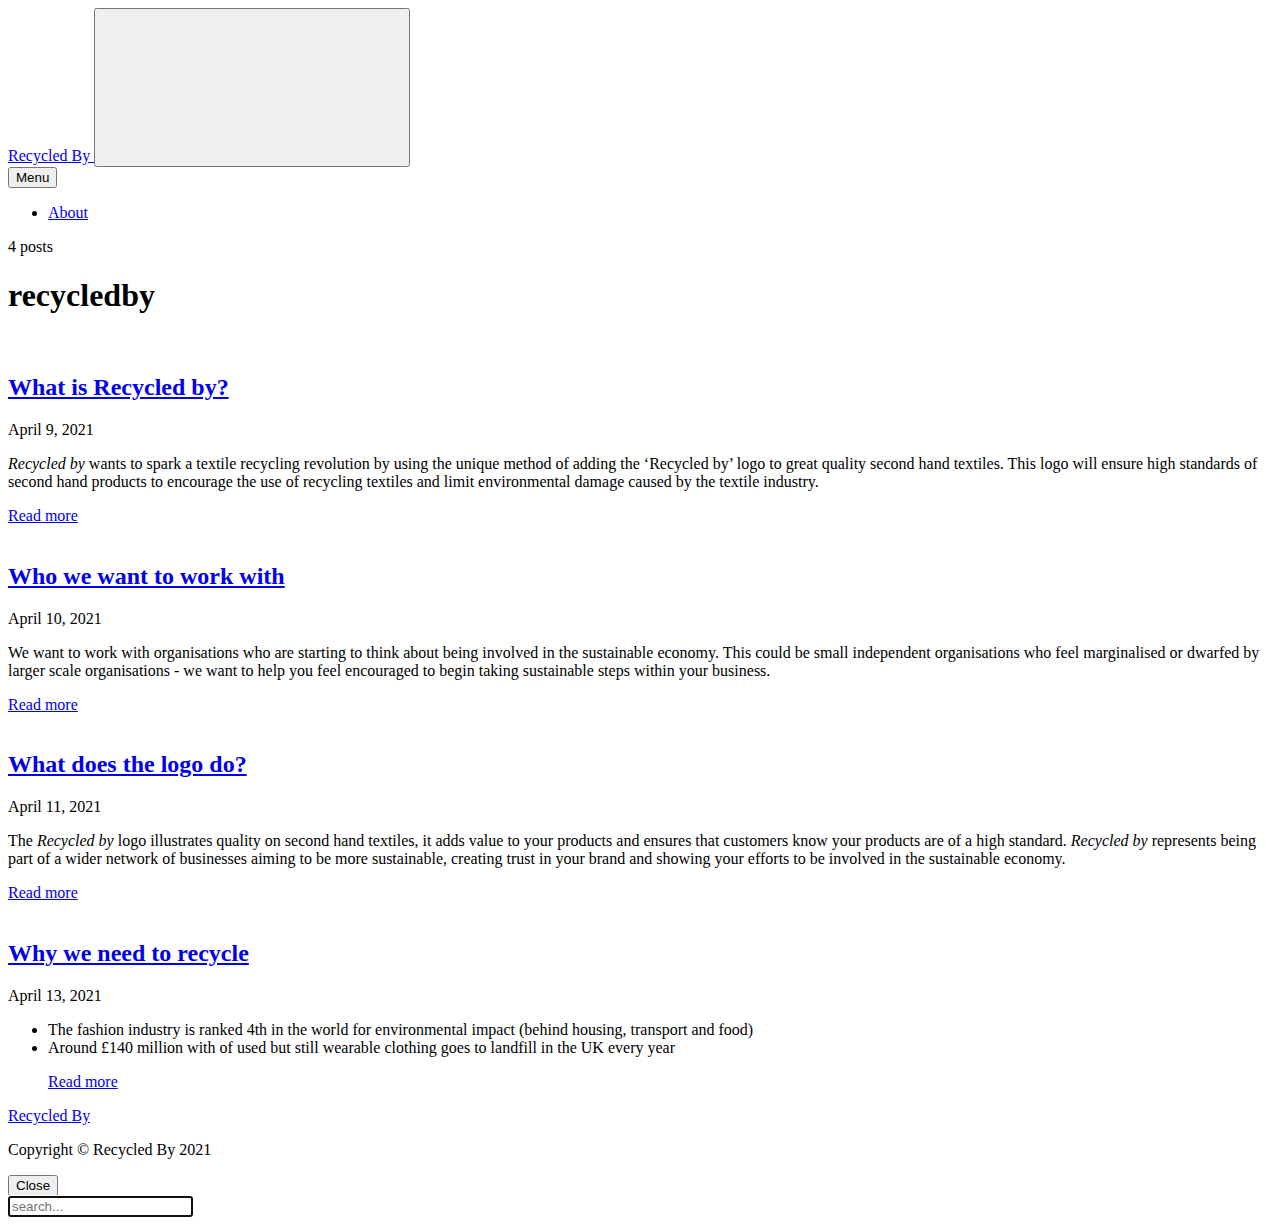
==== commit 16746125: "Updated from Publii" ====
--- a/authors/recycledby/index.html
+++ b/authors/recycledby/index.html
@@ -2,7 +2,7 @@
 			    .card--featured:before {
 				    content: "Featured"
 			    }
-			}</style></head><body><div class="container"><header class="js-top"><a class="logo" href="http://recycledby.org/">Recycled By </a><button class="search-btn" aria-label="Search"><svg role="presentation" focusable="false"><use xlink:href="http://recycledby.org/assets/svg/svg-map.svg#search"/></svg></button><nav class="navbar js-navbar"><button class="navbar__toggle js-navbar__toggle" aria-expanded="false">Menu</button><ul class="navbar__menu"></ul></nav></header><main><div class="hero"><p class="hero__category">4 posts</p><h1>recycledby</h1></div><div class="category category--reverse"><article class="card"><a href="http://recycledby.org/what-is-recycled-by.html" class="card__image"><img class="lazyload blur-up" src="http://recycledby.org/media/posts/7/responsive/pexels-karolina-grabowska-4210860-1-2-xs.jpg" data-srcset="http://recycledby.org/media/posts/7/responsive/pexels-karolina-grabowska-4210860-1-2-xs.jpg 240w ,http://recycledby.org/media/posts/7/responsive/pexels-karolina-grabowska-4210860-1-2-sm2.jpg 620w" data-sizes="auto" data-expand="300" alt=""></a><div class="card__txt"><header><h2><a href="http://recycledby.org/what-is-recycled-by.html" class="inverse">What is Recycled by?</a></h2><p class="card__meta"><time datetime="2021-04-09T22:57">April 9, 2021</time></p></header><p class="card__desc"></p><p><i><span style="font-weight: 400;">Recycled by</span></i><span style="font-weight: 400;"> wants to spark a textile recycling revolution by using the unique method of adding the ‘Recycled by’ logo to great quality second hand textiles. This logo will ensure high standards of second hand products to encourage the use of recycling textiles and limit environmental damage caused by the textile industry.</span></p><p></p><a href="http://recycledby.org/what-is-recycled-by.html" class="btn">Read more</a></div></article><article class="card"><a href="http://recycledby.org/who-we-want-to-work-with-3.html" class="card__image"><img class="lazyload blur-up" src="http://recycledby.org/media/posts/6/responsive/pexels-vlada-karpovich-4668362-2-xs.jpg" data-srcset="http://recycledby.org/media/posts/6/responsive/pexels-vlada-karpovich-4668362-2-xs.jpg 240w ,http://recycledby.org/media/posts/6/responsive/pexels-vlada-karpovich-4668362-2-sm2.jpg 620w" data-sizes="auto" data-expand="300" alt=""></a><div class="card__txt"><header><h2><a href="http://recycledby.org/who-we-want-to-work-with-3.html" class="inverse">Who we want to work with</a></h2><p class="card__meta"><time datetime="2021-04-10T22:56">April 10, 2021</time></p></header><p class="card__desc"></p><p><span style="font-weight: 400;">We want to work with organisations who are starting to think about being involved in the sustainable economy. This could be small independent organisations who feel marginalised or dwarfed by larger scale organisations - we want to help you feel encouraged to begin taking sustainable steps within your business.</span></p><p></p><a href="http://recycledby.org/who-we-want-to-work-with-3.html" class="btn">Read more</a></div></article><article class="card"><a href="http://recycledby.org/what-does-the-logo-do.html" class="card__image"><img class="lazyload blur-up" src="http://recycledby.org/media/posts/8/responsive/pexels-thomas-cotton-12679-2-xs.jpg" data-srcset="http://recycledby.org/media/posts/8/responsive/pexels-thomas-cotton-12679-2-xs.jpg 240w ,http://recycledby.org/media/posts/8/responsive/pexels-thomas-cotton-12679-2-sm2.jpg 620w" data-sizes="auto" data-expand="300" alt=""></a><div class="card__txt"><header><h2><a href="http://recycledby.org/what-does-the-logo-do.html" class="inverse">What does the logo do?</a></h2><p class="card__meta"><time datetime="2021-04-11T22:57">April 11, 2021</time></p></header><p class="card__desc"></p><p><span style="font-weight: 400;">The </span><i><span style="font-weight: 400;">Recycled by </span></i><span style="font-weight: 400;">logo illustrates quality on second hand textiles, it adds value to your products and ensures that customers know your products are of a high standard. </span><i><span style="font-weight: 400;">Recycled by </span></i><span style="font-weight: 400;">represents being part of a wider network of businesses aiming to be more sustainable, creating trust in your brand and showing your efforts to be involved in the sustainable economy.</span></p><p></p><a href="http://recycledby.org/what-does-the-logo-do.html" class="btn">Read more</a></div></article><article class="card"><a href="http://recycledby.org/why-we-need-to-recycle.html" class="card__image"><img class="lazyload blur-up" src="http://recycledby.org/media/posts/9/responsive/pexels-tom-fisk-3174350-1-1-xs.jpg" data-srcset="http://recycledby.org/media/posts/9/responsive/pexels-tom-fisk-3174350-1-1-xs.jpg 240w ,http://recycledby.org/media/posts/9/responsive/pexels-tom-fisk-3174350-1-1-sm2.jpg 620w" data-sizes="auto" data-expand="300" alt=""></a><div class="card__txt"><header><h2><a href="http://recycledby.org/why-we-need-to-recycle.html" class="inverse">Why we need to recycle</a></h2><p class="card__meta"><time datetime="2021-04-13T22:59">April 13, 2021</time></p></header><p class="card__desc"></p><ul><li style="font-weight: 400;" aria-level="1"><span style="font-weight: 400;">The fashion industry is ranked 4th in the world for environmental impact (behind housing, transport and food)</span></li><li style="font-weight: 400;" aria-level="1"><span style="font-weight: 400;"><span style="font-weight: 400;">Around £140 million with of used but still wearable clothing goes to landfill in the UK every year</span></span><p></p><a href="http://recycledby.org/why-we-need-to-recycle.html" class="btn">Read more</a></li></ul></div></article></div></main><footer class="footer"><a class="logo" href="http://recycledby.org/">Recycled By</a><nav class="footer__nav"><ul></ul></nav><div class="footer__copyright"><p>Copyright © Recycled By 2021</p></div></footer></div><div class="search"><div class="search__overlay"><button class="search__close" aria-label="Close">Close</button><form action="http://recycledby.org/search.html"><input class="search__input" type="search" name="q" placeholder="search..." autofocus="autofocus"></form></div></div><script>var loadCSSFiles = function() {
+			}</style></head><body><div class="container"><header class="js-top"><a class="logo" href="http://recycledby.org/">Recycled By </a><button class="search-btn" aria-label="Search"><svg role="presentation" focusable="false"><use xlink:href="http://recycledby.org/assets/svg/svg-map.svg#search"/></svg></button><nav class="navbar js-navbar"><button class="navbar__toggle js-navbar__toggle" aria-expanded="false">Menu</button><ul class="navbar__menu"><li><a href="http://recycledby.org/about.html" target="_self">About</a></li></ul></nav></header><main><div class="hero"><p class="hero__category">4 posts</p><h1>recycledby</h1></div><div class="category category--reverse"><article class="card"><a href="http://recycledby.org/what-is-recycled-by.html" class="card__image"><img class="lazyload blur-up" src="http://recycledby.org/media/posts/7/responsive/pexels-karolina-grabowska-4210860-1-2-xs.jpg" data-srcset="http://recycledby.org/media/posts/7/responsive/pexels-karolina-grabowska-4210860-1-2-xs.jpg 240w ,http://recycledby.org/media/posts/7/responsive/pexels-karolina-grabowska-4210860-1-2-sm2.jpg 620w" data-sizes="auto" data-expand="300" alt=""></a><div class="card__txt"><header><h2><a href="http://recycledby.org/what-is-recycled-by.html" class="inverse">What is Recycled by?</a></h2><p class="card__meta"><time datetime="2021-04-09T22:57">April 9, 2021</time></p></header><p class="card__desc"></p><p><i><span style="font-weight: 400;">Recycled by</span></i><span style="font-weight: 400;"> wants to spark a textile recycling revolution by using the unique method of adding the ‘Recycled by’ logo to great quality second hand textiles. This logo will ensure high standards of second hand products to encourage the use of recycling textiles and limit environmental damage caused by the textile industry.</span></p><p></p><a href="http://recycledby.org/what-is-recycled-by.html" class="btn">Read more</a></div></article><article class="card"><a href="http://recycledby.org/who-we-want-to-work-with-3.html" class="card__image"><img class="lazyload blur-up" src="http://recycledby.org/media/posts/6/responsive/pexels-vlada-karpovich-4668362-2-xs.jpg" data-srcset="http://recycledby.org/media/posts/6/responsive/pexels-vlada-karpovich-4668362-2-xs.jpg 240w ,http://recycledby.org/media/posts/6/responsive/pexels-vlada-karpovich-4668362-2-sm2.jpg 620w" data-sizes="auto" data-expand="300" alt=""></a><div class="card__txt"><header><h2><a href="http://recycledby.org/who-we-want-to-work-with-3.html" class="inverse">Who we want to work with</a></h2><p class="card__meta"><time datetime="2021-04-10T22:56">April 10, 2021</time></p></header><p class="card__desc"></p><p><span style="font-weight: 400;">We want to work with organisations who are starting to think about being involved in the sustainable economy. This could be small independent organisations who feel marginalised or dwarfed by larger scale organisations - we want to help you feel encouraged to begin taking sustainable steps within your business.</span></p><p></p><a href="http://recycledby.org/who-we-want-to-work-with-3.html" class="btn">Read more</a></div></article><article class="card"><a href="http://recycledby.org/what-does-the-logo-do.html" class="card__image"><img class="lazyload blur-up" src="http://recycledby.org/media/posts/8/responsive/pexels-thomas-cotton-12679-2-xs.jpg" data-srcset="http://recycledby.org/media/posts/8/responsive/pexels-thomas-cotton-12679-2-xs.jpg 240w ,http://recycledby.org/media/posts/8/responsive/pexels-thomas-cotton-12679-2-sm2.jpg 620w" data-sizes="auto" data-expand="300" alt=""></a><div class="card__txt"><header><h2><a href="http://recycledby.org/what-does-the-logo-do.html" class="inverse">What does the logo do?</a></h2><p class="card__meta"><time datetime="2021-04-11T22:57">April 11, 2021</time></p></header><p class="card__desc"></p><p><span style="font-weight: 400;">The </span><i><span style="font-weight: 400;">Recycled by </span></i><span style="font-weight: 400;">logo illustrates quality on second hand textiles, it adds value to your products and ensures that customers know your products are of a high standard. </span><i><span style="font-weight: 400;">Recycled by </span></i><span style="font-weight: 400;">represents being part of a wider network of businesses aiming to be more sustainable, creating trust in your brand and showing your efforts to be involved in the sustainable economy.</span></p><p></p><a href="http://recycledby.org/what-does-the-logo-do.html" class="btn">Read more</a></div></article><article class="card"><a href="http://recycledby.org/why-we-need-to-recycle.html" class="card__image"><img class="lazyload blur-up" src="http://recycledby.org/media/posts/9/responsive/pexels-tom-fisk-3174350-1-1-xs.jpg" data-srcset="http://recycledby.org/media/posts/9/responsive/pexels-tom-fisk-3174350-1-1-xs.jpg 240w ,http://recycledby.org/media/posts/9/responsive/pexels-tom-fisk-3174350-1-1-sm2.jpg 620w" data-sizes="auto" data-expand="300" alt=""></a><div class="card__txt"><header><h2><a href="http://recycledby.org/why-we-need-to-recycle.html" class="inverse">Why we need to recycle</a></h2><p class="card__meta"><time datetime="2021-04-13T22:59">April 13, 2021</time></p></header><p class="card__desc"></p><ul><li style="font-weight: 400;" aria-level="1"><span style="font-weight: 400;">The fashion industry is ranked 4th in the world for environmental impact (behind housing, transport and food)</span></li><li style="font-weight: 400;" aria-level="1"><span style="font-weight: 400;"><span style="font-weight: 400;">Around £140 million with of used but still wearable clothing goes to landfill in the UK every year</span></span><p></p><a href="http://recycledby.org/why-we-need-to-recycle.html" class="btn">Read more</a></li></ul></div></article></div></main><footer class="footer"><a class="logo" href="http://recycledby.org/">Recycled By</a><nav class="footer__nav"><ul></ul></nav><div class="footer__copyright"><p>Copyright © Recycled By 2021</p></div></footer></div><div class="search"><div class="search__overlay"><button class="search__close" aria-label="Close">Close</button><form action="http://recycledby.org/search.html"><input class="search__input" type="search" name="q" placeholder="search..." autofocus="autofocus"></form></div></div><script>var loadCSSFiles = function() {
             var links = ['https://fonts.googleapis.com/css?family=Arimo:400,700|Playfair+Display:400&amp;subset=latin-ext'],
                 headElement = document.getElementsByTagName('head')[0],
                 linkElement, i;
